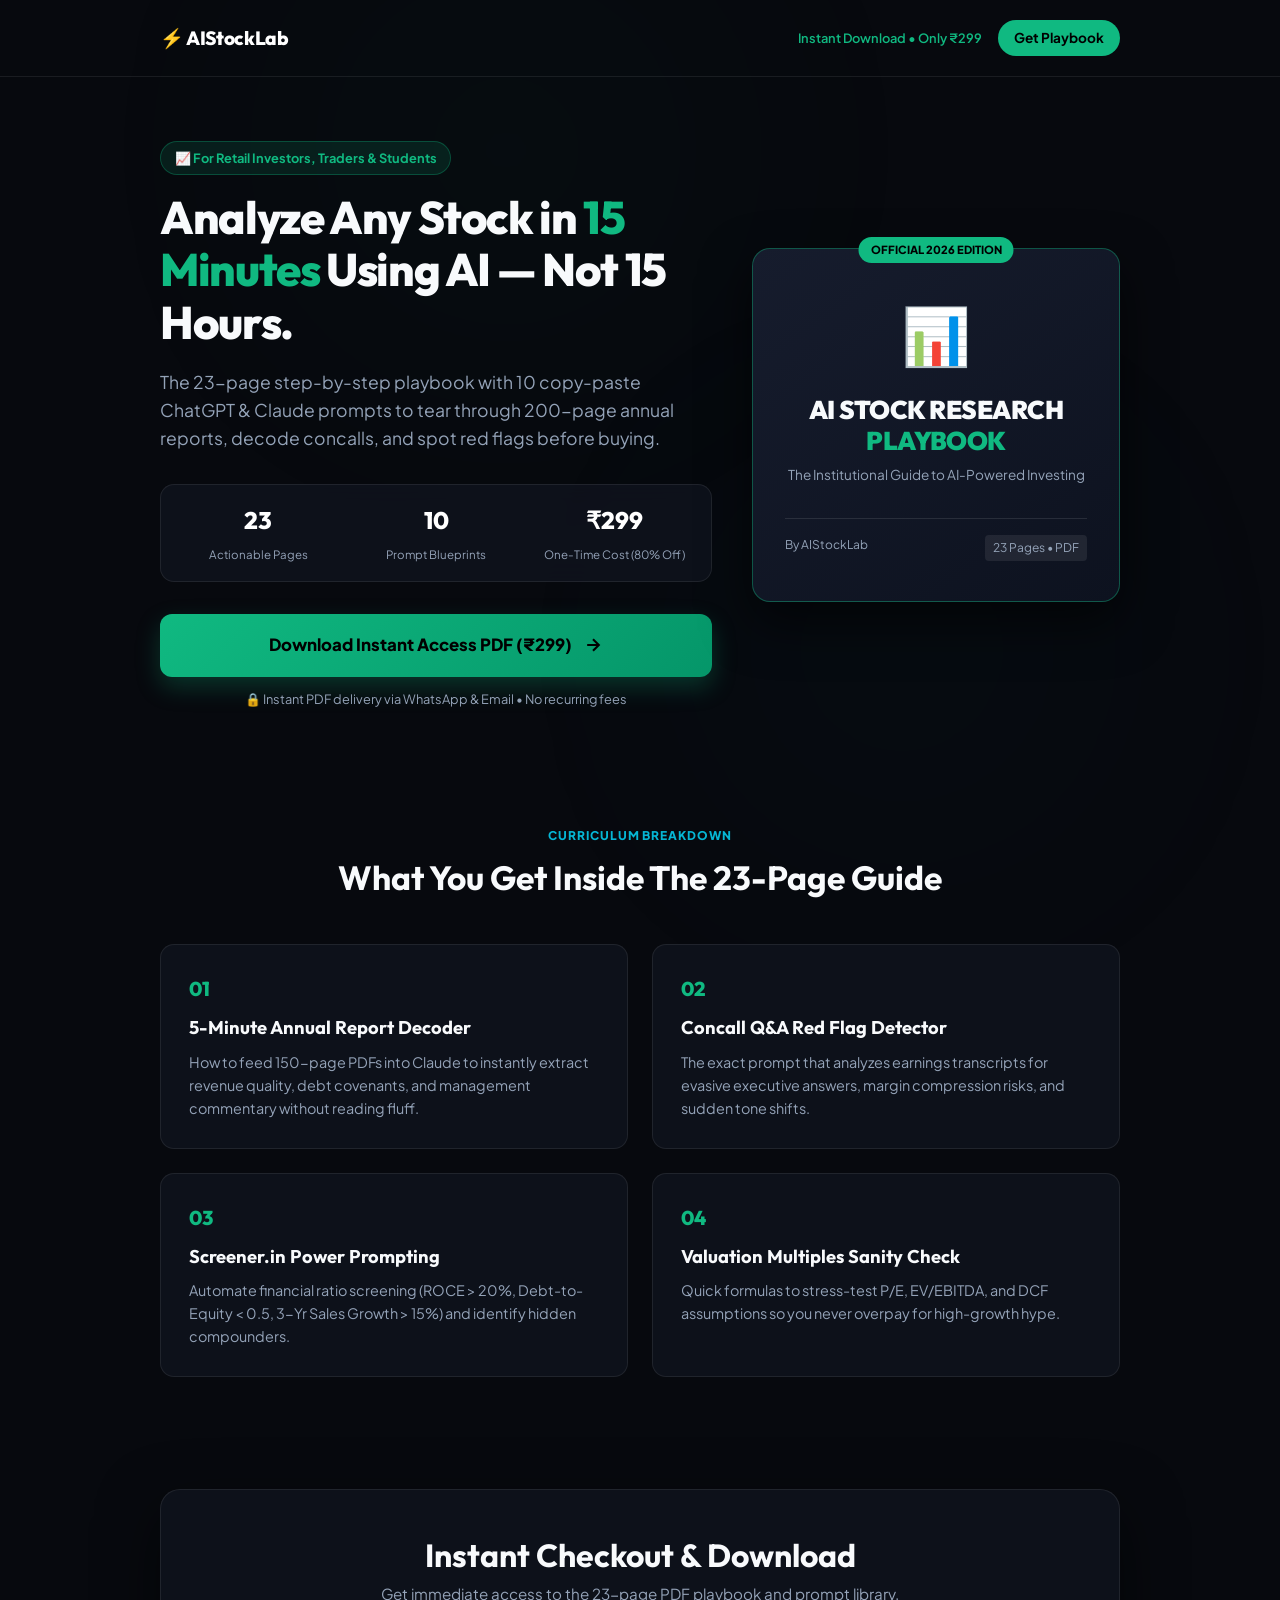
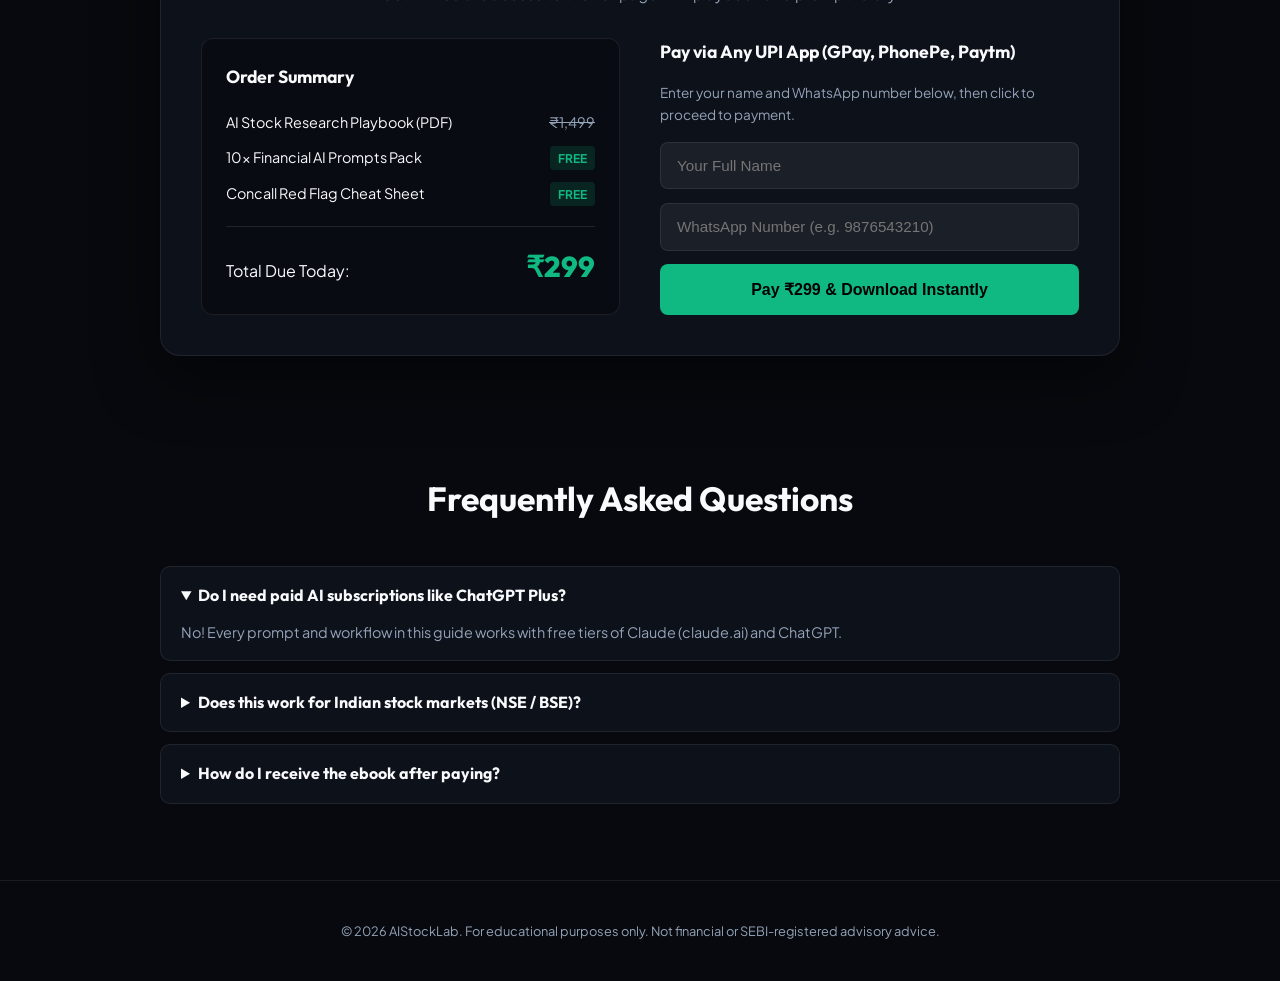
==== aistocklab/index.html @ 21dac24c "Publish FitPro and AIStockLab interactive demos" ====
<!DOCTYPE html>
<html lang="en">
<head>
  <meta charset="UTF-8">
  <meta name="viewport" content="width=device-width, initial-scale=1.0">
  <title>AI Stock Research Playbook | AIStockLab — Institutional Stock Analysis in 15 Minutes</title>
  <meta name="description" content="Master AI-driven stock research. 23-page playbook with copy-paste prompts, annual report summarizers, and valuation frameworks. Only ₹299.">
  <link rel="preconnect" href="https://fonts.googleapis.com">
  <link rel="preconnect" href="https://fonts.gstatic.com" crossorigin>
  <link href="https://fonts.googleapis.com/css2?family=Outfit:wght@400;500;600;700;800;900&family=Plus+Jakarta+Sans:wght@400;500;600;700&display=swap" rel="stylesheet">
  <link rel="stylesheet" href="style.css">
</head>
<body>
  <div class="ambient-glow glow-top"></div>
  <div class="ambient-glow glow-bottom"></div>

  <header class="navbar">
    <div class="container nav-content">
      <div class="logo">
        <span class="logo-badge">⚡ AIStockLab</span>
      </div>
      <div class="nav-cta">
        <span class="price-tag">Instant Download • Only ₹299</span>
        <a href="#checkout" class="btn-nav">Get Playbook</a>
      </div>
    </div>
  </header>

  <main>
    <!-- HERO -->
    <section class="hero">
      <div class="container hero-grid">
        <div class="hero-text">
          <div class="badge-pill">📈 For Retail Investors, Traders & Students</div>
          <h1 class="hero-title">
            Analyze Any Stock in <span class="highlight">15 Minutes</span> Using AI — Not 15 Hours.
          </h1>
          <p class="hero-sub">
            The 23-page step-by-step playbook with 10 copy-paste ChatGPT & Claude prompts to tear through 200-page annual reports, decode concalls, and spot red flags before buying.
          </p>

          <div class="hero-meta">
            <div class="meta-item">
              <span class="meta-val">23</span>
              <span class="meta-label">Actionable Pages</span>
            </div>
            <div class="meta-item">
              <span class="meta-val">10</span>
              <span class="meta-label">Prompt Blueprints</span>
            </div>
            <div class="meta-item">
              <span class="meta-val">₹299</span>
              <span class="meta-label">One-Time Cost (80% Off)</span>
            </div>
          </div>

          <div class="hero-actions">
            <a href="#checkout" class="btn-cta-main">
              <span>Download Instant Access PDF (₹299)</span>
              <svg width="20" height="20" viewBox="0 0 24 24" fill="none" stroke="currentColor" stroke-width="2.5"><path d="M5 12h14M12 5l7 7-7 7"/></svg>
            </a>
            <p class="security-note">🔒 Instant PDF delivery via WhatsApp & Email • No recurring fees</p>
          </div>
        </div>

        <div class="hero-mockup">
          <div class="ebook-card">
            <div class="ebook-badge">OFFICIAL 2026 EDITION</div>
            <div class="ebook-inner">
              <div class="cover-icon">📊</div>
              <h3 class="cover-title">AI STOCK RESEARCH<br><span class="accent">PLAYBOOK</span></h3>
              <p class="cover-sub">The Institutional Guide to AI-Powered Investing</p>
              <div class="cover-footer">
                <span>By AIStockLab</span>
                <span class="pages-badge">23 Pages • PDF</span>
              </div>
            </div>
          </div>
        </div>
      </div>
    </section>

    <!-- WHAT'S INSIDE -->
    <section class="modules-section">
      <div class="container">
        <div class="section-title-wrap">
          <span class="section-kicker">CURRICULUM BREAKDOWN</span>
          <h2>What You Get Inside The 23-Page Guide</h2>
        </div>

        <div class="modules-grid">
          <div class="mod-card">
            <div class="mod-num">01</div>
            <h3>5-Minute Annual Report Decoder</h3>
            <p>How to feed 150-page PDFs into Claude to instantly extract revenue quality, debt covenants, and management commentary without reading fluff.</p>
          </div>

          <div class="mod-card">
            <div class="mod-num">02</div>
            <h3>Concall Q&A Red Flag Detector</h3>
            <p>The exact prompt that analyzes earnings transcripts for evasive executive answers, margin compression risks, and sudden tone shifts.</p>
          </div>

          <div class="mod-card">
            <div class="mod-num">03</div>
            <h3>Screener.in Power Prompting</h3>
            <p>Automate financial ratio screening (ROCE > 20%, Debt-to-Equity < 0.5, 3-Yr Sales Growth > 15%) and identify hidden compounders.</p>
          </div>

          <div class="mod-card">
            <div class="mod-num">04</div>
            <h3>Valuation Multiples Sanity Check</h3>
            <p>Quick formulas to stress-test P/E, EV/EBITDA, and DCF assumptions so you never overpay for high-growth hype.</p>
          </div>
        </div>
      </div>
    </section>

    <!-- CHECKOUT / ORDER SECTION -->
    <section class="checkout-section" id="checkout">
      <div class="container">
        <div class="checkout-box">
          <div class="checkout-header">
            <h2>Instant Checkout & Download</h2>
            <p>Get immediate access to the 23-page PDF playbook and prompt library.</p>
          </div>

          <div class="checkout-split">
            <div class="order-summary">
              <h3>Order Summary</h3>
              <div class="summary-line">
                <span>AI Stock Research Playbook (PDF)</span>
                <span class="strikethrough">₹1,499</span>
              </div>
              <div class="summary-line">
                <span>10x Financial AI Prompts Pack</span>
                <span class="free-pill">FREE</span>
              </div>
              <div class="summary-line">
                <span>Concall Red Flag Cheat Sheet</span>
                <span class="free-pill">FREE</span>
              </div>
              <div class="summary-total">
                <span>Total Due Today:</span>
                <span class="total-amount">₹299</span>
              </div>
            </div>

            <div class="payment-action">
              <div class="upi-box">
                <span class="upi-title">Pay via Any UPI App (GPay, PhonePe, Paytm)</span>
                <p class="upi-instruction">Enter your name and WhatsApp number below, then click to proceed to payment.</p>
                <div class="checkout-form">
                  <input type="text" id="custName" placeholder="Your Full Name" required>
                  <input type="tel" id="custWa" placeholder="WhatsApp Number (e.g. 9876543210)" required>
                  <button id="payNowBtn" class="btn-pay">Pay ₹299 & Download Instantly</button>
                </div>
                <div id="paymentStatus" class="payment-status hidden"></div>
              </div>
            </div>
          </div>
        </div>
      </div>
    </section>

    <!-- FAQ -->
    <section class="faq">
      <div class="container">
        <div class="section-title-wrap">
          <h2>Frequently Asked Questions</h2>
        </div>
        <div class="faq-accordion">
          <details open>
            <summary>Do I need paid AI subscriptions like ChatGPT Plus?</summary>
            <p>No! Every prompt and workflow in this guide works with free tiers of Claude (claude.ai) and ChatGPT.</p>
          </details>
          <details>
            <summary>Does this work for Indian stock markets (NSE / BSE)?</summary>
            <p>Yes. The prompts are specifically optimized for Indian financial sources like Screener.in, BSE announcements, and Indian annual report filings.</p>
          </details>
          <details>
            <summary>How do I receive the ebook after paying?</summary>
            <p>You receive an instant download link directly on screen and a copy sent to your WhatsApp number within 60 seconds.</p>
          </details>
        </div>
      </div>
    </section>
  </main>

  <footer class="footer">
    <div class="container">
      <p>© 2026 AIStockLab. For educational purposes only. Not financial or SEBI-registered advisory advice.</p>
    </div>
  </footer>

  <script src="app.js"></script>
</body>
</html>
---- aistocklab/style.css ----
/* =========================================================
   AISTOCKLAB — ₹299 CHECKOUT PAGE STYLES
   Theme: High-Trust FinTech, Deep Slate/Onyx, Emerald Accents
========================================================= */

:root {
  --bg-dark: #07090e;
  --bg-card: rgba(16, 20, 31, 0.75);
  --bg-card-border: rgba(255, 255, 255, 0.08);
  --emerald: #10b981;
  --emerald-glow: rgba(16, 185, 129, 0.25);
  --cyan: #06b6d4;
  --text-main: #f8fafc;
  --text-dim: #94a3b8;
  --font-heading: 'Outfit', sans-serif;
  --font-body: 'Plus Jakarta Sans', sans-serif;
}

* {
  box-sizing: border-box;
  margin: 0;
  padding: 0;
}

body {
  background: var(--bg-dark);
  color: var(--text-main);
  font-family: var(--font-body);
  line-height: 1.6;
  position: relative;
  overflow-x: hidden;
}

.ambient-glow {
  position: fixed;
  width: 500px;
  height: 500px;
  border-radius: 50%;
  filter: blur(140px);
  pointer-events: none;
  z-index: 0;
  opacity: 0.35;
}

.glow-top {
  top: -100px;
  left: 20%;
  background: radial-gradient(circle, var(--emerald-glow), transparent 70%);
}

.glow-bottom {
  bottom: 0;
  right: 10%;
  background: radial-gradient(circle, rgba(6, 182, 212, 0.2), transparent 70%);
}

.container {
  width: 100%;
  max-width: 1000px;
  margin: 0 auto;
  padding: 0 1.25rem;
  position: relative;
  z-index: 1;
}

/* Nav */
.navbar {
  padding: 1.25rem 0;
  border-bottom: 1px solid var(--bg-card-border);
}

.nav-content {
  display: flex;
  justify-content: space-between;
  align-items: center;
}

.logo-badge {
  font-family: var(--font-heading);
  font-weight: 800;
  font-size: 1.2rem;
  color: #fff;
  letter-spacing: -0.02em;
}

.nav-cta {
  display: flex;
  align-items: center;
  gap: 1rem;
}

.price-tag {
  font-size: 0.8rem;
  color: var(--emerald);
  font-weight: 600;
}

.btn-nav {
  background: var(--emerald);
  color: #000;
  text-decoration: none;
  font-weight: 700;
  font-size: 0.85rem;
  padding: 0.45rem 1rem;
  border-radius: 999px;
  transition: all 0.2s;
}

.btn-nav:hover {
  background: #34d399;
}

/* Hero */
.hero {
  padding: 4rem 0 3rem;
}

.hero-grid {
  display: grid;
  grid-template-columns: 1.2fr 0.8fr;
  gap: 2.5rem;
  align-items: center;
}

.badge-pill {
  display: inline-block;
  background: rgba(16, 185, 129, 0.12);
  color: var(--emerald);
  border: 1px solid rgba(16, 185, 129, 0.3);
  padding: 0.35rem 0.85rem;
  border-radius: 999px;
  font-size: 0.8rem;
  font-weight: 700;
  margin-bottom: 1rem;
}

.hero-title {
  font-family: var(--font-heading);
  font-size: 2.85rem;
  line-height: 1.15;
  font-weight: 800;
  letter-spacing: -0.03em;
  margin-bottom: 1.25rem;
}

.highlight {
  color: var(--emerald);
}

.hero-sub {
  font-size: 1.1rem;
  color: var(--text-dim);
  margin-bottom: 2rem;
  line-height: 1.6;
}

.hero-meta {
  display: grid;
  grid-template-columns: repeat(3, 1fr);
  gap: 1rem;
  margin-bottom: 2rem;
  background: var(--bg-card);
  backdrop-filter: blur(12px);
  border: 1px solid var(--bg-card-border);
  border-radius: 14px;
  padding: 1rem;
  text-align: center;
}

.meta-val {
  font-family: var(--font-heading);
  font-size: 1.5rem;
  font-weight: 800;
  color: #fff;
  display: block;
}

.meta-label {
  font-size: 0.72rem;
  color: var(--text-dim);
}

.btn-cta-main {
  display: inline-flex;
  align-items: center;
  justify-content: center;
  gap: 0.65rem;
  background: linear-gradient(135deg, #10b981, #059669);
  color: #000;
  font-weight: 800;
  font-size: 1.05rem;
  padding: 1.1rem 2rem;
  border-radius: 12px;
  text-decoration: none;
  box-shadow: 0 10px 25px var(--emerald-glow);
  transition: all 0.25s;
  width: 100%;
}

.btn-cta-main:hover {
  transform: translateY(-2px);
  box-shadow: 0 15px 35px rgba(16, 185, 129, 0.4);
}

.security-note {
  font-size: 0.8rem;
  color: var(--text-dim);
  margin-top: 0.75rem;
  text-align: center;
}

/* Ebook Visual Card */
.ebook-card {
  background: linear-gradient(145deg, #161c2d, #0d121f);
  border: 1px solid rgba(16, 185, 129, 0.4);
  border-radius: 18px;
  padding: 2.5rem 2rem;
  box-shadow: 0 20px 50px rgba(0, 0, 0, 0.6);
  position: relative;
  text-align: center;
}

.ebook-badge {
  position: absolute;
  top: -12px;
  left: 50%;
  transform: translateX(-50%);
  background: var(--emerald);
  color: #000;
  font-size: 0.7rem;
  font-weight: 800;
  padding: 0.25rem 0.75rem;
  border-radius: 999px;
}

.cover-icon {
  font-size: 3.5rem;
  margin-bottom: 1rem;
}

.cover-title {
  font-family: var(--font-heading);
  font-size: 1.6rem;
  line-height: 1.2;
  font-weight: 900;
  letter-spacing: -0.02em;
  margin-bottom: 0.5rem;
}

.cover-title .accent {
  color: var(--emerald);
}

.cover-sub {
  font-size: 0.85rem;
  color: var(--text-dim);
  margin-bottom: 2rem;
}

.cover-footer {
  display: flex;
  justify-content: space-between;
  border-top: 1px solid rgba(255, 255, 255, 0.1);
  padding-top: 1rem;
  font-size: 0.75rem;
  color: var(--text-dim);
}

.pages-badge {
  background: rgba(255, 255, 255, 0.08);
  padding: 0.2rem 0.5rem;
  border-radius: 4px;
}

/* Modules */
.modules-section {
  padding: 4rem 0;
}

.section-title-wrap {
  text-align: center;
  margin-bottom: 2.5rem;
}

.section-kicker {
  font-size: 0.75rem;
  font-weight: 800;
  color: var(--cyan);
  letter-spacing: 0.08em;
}

.section-title-wrap h2 {
  font-family: var(--font-heading);
  font-size: 2.1rem;
  margin-top: 0.25rem;
}

.modules-grid {
  display: grid;
  grid-template-columns: repeat(2, 1fr);
  gap: 1.5rem;
}

.mod-card {
  background: var(--bg-card);
  border: 1px solid var(--bg-card-border);
  border-radius: 14px;
  padding: 1.75rem;
}

.mod-num {
  font-family: var(--font-heading);
  font-size: 1.25rem;
  font-weight: 800;
  color: var(--emerald);
  margin-bottom: 0.5rem;
}

.mod-card h3 {
  font-family: var(--font-heading);
  font-size: 1.15rem;
  margin-bottom: 0.5rem;
}

.mod-card p {
  font-size: 0.9rem;
  color: var(--text-dim);
}

/* Checkout Box */
.checkout-section {
  padding: 3rem 0;
}

.checkout-box {
  background: var(--bg-card);
  backdrop-filter: blur(16px);
  border: 1px solid var(--bg-card-border);
  border-radius: 20px;
  padding: 2.5rem;
  box-shadow: 0 20px 60px rgba(0, 0, 0, 0.5);
}

.checkout-header {
  text-align: center;
  margin-bottom: 2rem;
}

.checkout-header h2 {
  font-family: var(--font-heading);
  font-size: 2rem;
}

.checkout-header p {
  color: var(--text-dim);
  font-size: 0.95rem;
}

.checkout-split {
  display: grid;
  grid-template-columns: 1fr 1fr;
  gap: 2.5rem;
}

.order-summary {
  background: rgba(8, 11, 18, 0.8);
  border: 1px solid var(--bg-card-border);
  border-radius: 12px;
  padding: 1.5rem;
}

.order-summary h3 {
  font-family: var(--font-heading);
  margin-bottom: 1.25rem;
  font-size: 1.1rem;
}

.summary-line {
  display: flex;
  justify-content: space-between;
  margin-bottom: 0.75rem;
  font-size: 0.9rem;
}

.strikethrough {
  text-decoration: line-through;
  color: var(--text-dim);
}

.free-pill {
  background: rgba(16, 185, 129, 0.15);
  color: var(--emerald);
  padding: 0.15rem 0.5rem;
  border-radius: 4px;
  font-size: 0.75rem;
  font-weight: 700;
}

.summary-total {
  border-top: 1px solid rgba(255, 255, 255, 0.1);
  margin-top: 1.25rem;
  padding-top: 1rem;
  display: flex;
  justify-content: space-between;
  align-items: baseline;
}

.total-amount {
  font-family: var(--font-heading);
  font-size: 1.8rem;
  font-weight: 800;
  color: var(--emerald);
}

.upi-box {
  display: flex;
  flex-direction: column;
  gap: 1rem;
}

.upi-title {
  font-family: var(--font-heading);
  font-weight: 700;
  font-size: 1.1rem;
}

.upi-instruction {
  font-size: 0.85rem;
  color: var(--text-dim);
}

.checkout-form {
  display: flex;
  flex-direction: column;
  gap: 0.85rem;
}

.checkout-form input {
  background: rgba(255, 255, 255, 0.06);
  border: 1px solid var(--bg-card-border);
  color: #fff;
  padding: 0.9rem 1rem;
  border-radius: 8px;
  font-size: 0.95rem;
  outline: none;
}

.checkout-form input:focus {
  border-color: var(--emerald);
}

.btn-pay {
  background: var(--emerald);
  color: #000;
  border: none;
  font-weight: 800;
  padding: 1rem;
  border-radius: 8px;
  cursor: pointer;
  font-size: 1rem;
  transition: all 0.2s;
}

.btn-pay:hover {
  background: #34d399;
}

.payment-status {
  padding: 1rem;
  border-radius: 8px;
  font-size: 0.9rem;
}

.payment-status.active {
  background: rgba(16, 185, 129, 0.15);
  border: 1px solid var(--emerald);
  color: #fff;
}

.hidden {
  display: none;
}

/* FAQ */
.faq {
  padding: 4rem 0;
}

.faq-accordion details {
  background: var(--bg-card);
  border: 1px solid var(--bg-card-border);
  border-radius: 10px;
  padding: 1rem 1.25rem;
  margin-bottom: 0.75rem;
  cursor: pointer;
}

.faq-accordion summary {
  font-weight: 700;
  font-family: var(--font-heading);
}

.faq-accordion p {
  margin-top: 0.75rem;
  font-size: 0.9rem;
  color: var(--text-dim);
}

.footer {
  padding: 2.5rem 0;
  border-top: 1px solid var(--bg-card-border);
  text-align: center;
  font-size: 0.8rem;
  color: var(--text-dim);
}

@media (max-width: 768px) {
  .hero-grid,
  .modules-grid,
  .checkout-split {
    grid-template-columns: 1fr;
  }
  .hero-title {
    font-size: 2.2rem;
  }
}
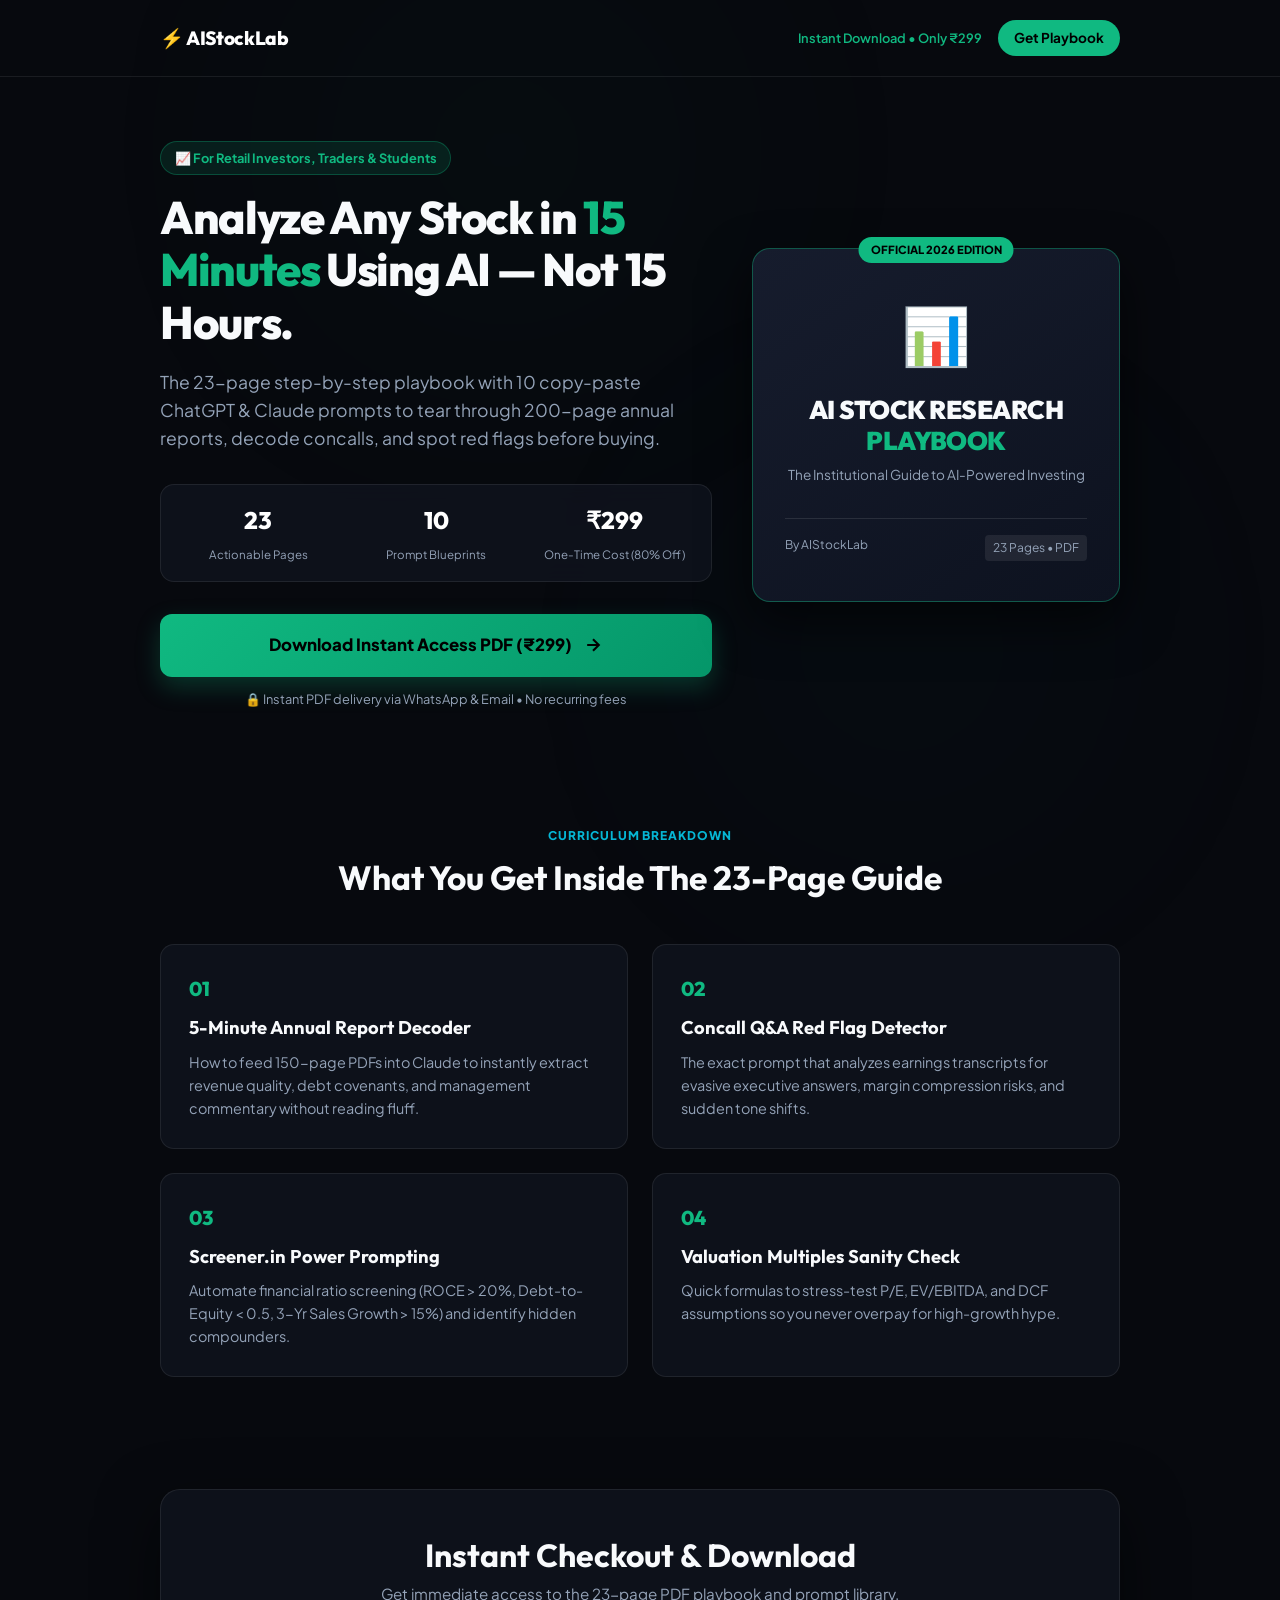
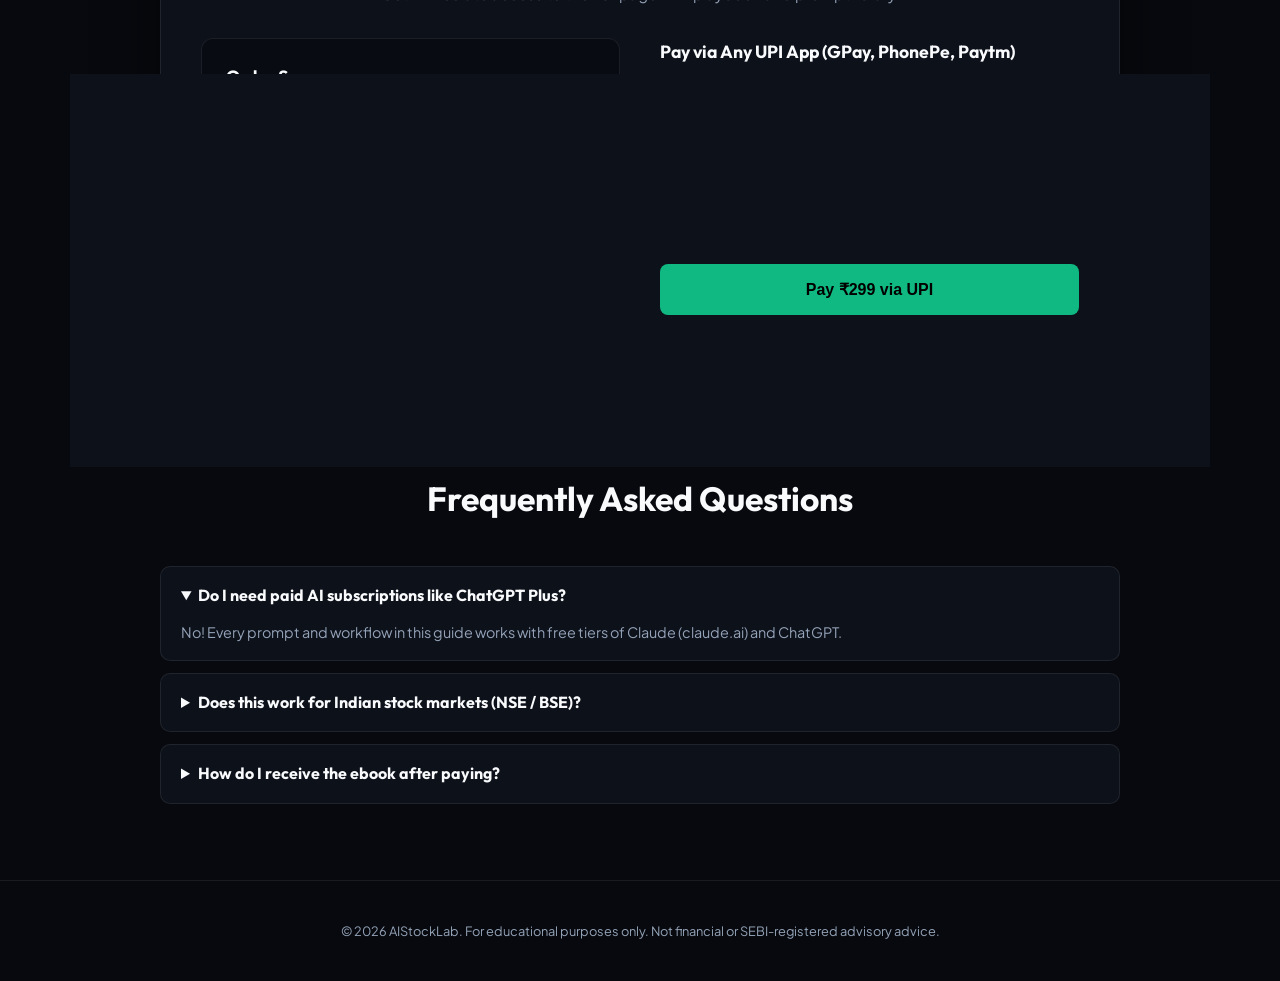
==== commit 74f46940: "Add UTR verification and anti-fraud flow to AIStockLab checkout" ====
--- a/aistocklab/index.html
+++ b/aistocklab/index.html
@@ -153,9 +153,20 @@
                 <div class="checkout-form">
                   <input type="text" id="custName" placeholder="Your Full Name" required>
                   <input type="tel" id="custWa" placeholder="WhatsApp Number (e.g. 9876543210)" required>
-                  <button id="payNowBtn" class="btn-pay">Pay ₹299 & Download Instantly</button>
+                  <button id="payNowBtn" class="btn-pay">Pay ₹299 via UPI</button>
                 </div>
-                <div id="paymentStatus" class="payment-status hidden"></div>
+                <div id="paymentInstructions" class="payment-status hidden">
+                  <div id="upiLinkBox"></div>
+                  <hr style="margin: 1rem 0; border: 0; border-top: 1px solid rgba(255,255,255,0.1);">
+                  <label style="font-size: 0.85rem; color: #94a3b8; display: block; margin-bottom: 0.35rem;">
+                    Enter 12-Digit UPI Ref / UTR Number from your bank app:
+                  </label>
+                  <div style="display: flex; gap: 0.5rem;">
+                    <input type="text" id="utrInput" placeholder="e.g. 428190184920" style="flex: 1; padding: 0.6rem; border-radius: 6px; background: rgba(0,0,0,0.4); border: 1px solid #10b981; color: #fff;">
+                    <button id="verifyUtrBtn" style="background: #10b981; color: #000; font-weight: 700; border: none; border-radius: 6px; padding: 0.6rem 1rem; cursor: pointer;">Verify & Access</button>
+                  </div>
+                  <div id="utrMessage" style="margin-top: 0.5rem; font-size: 0.8rem;"></div>
+                </div>
               </div>
             </div>
           </div>
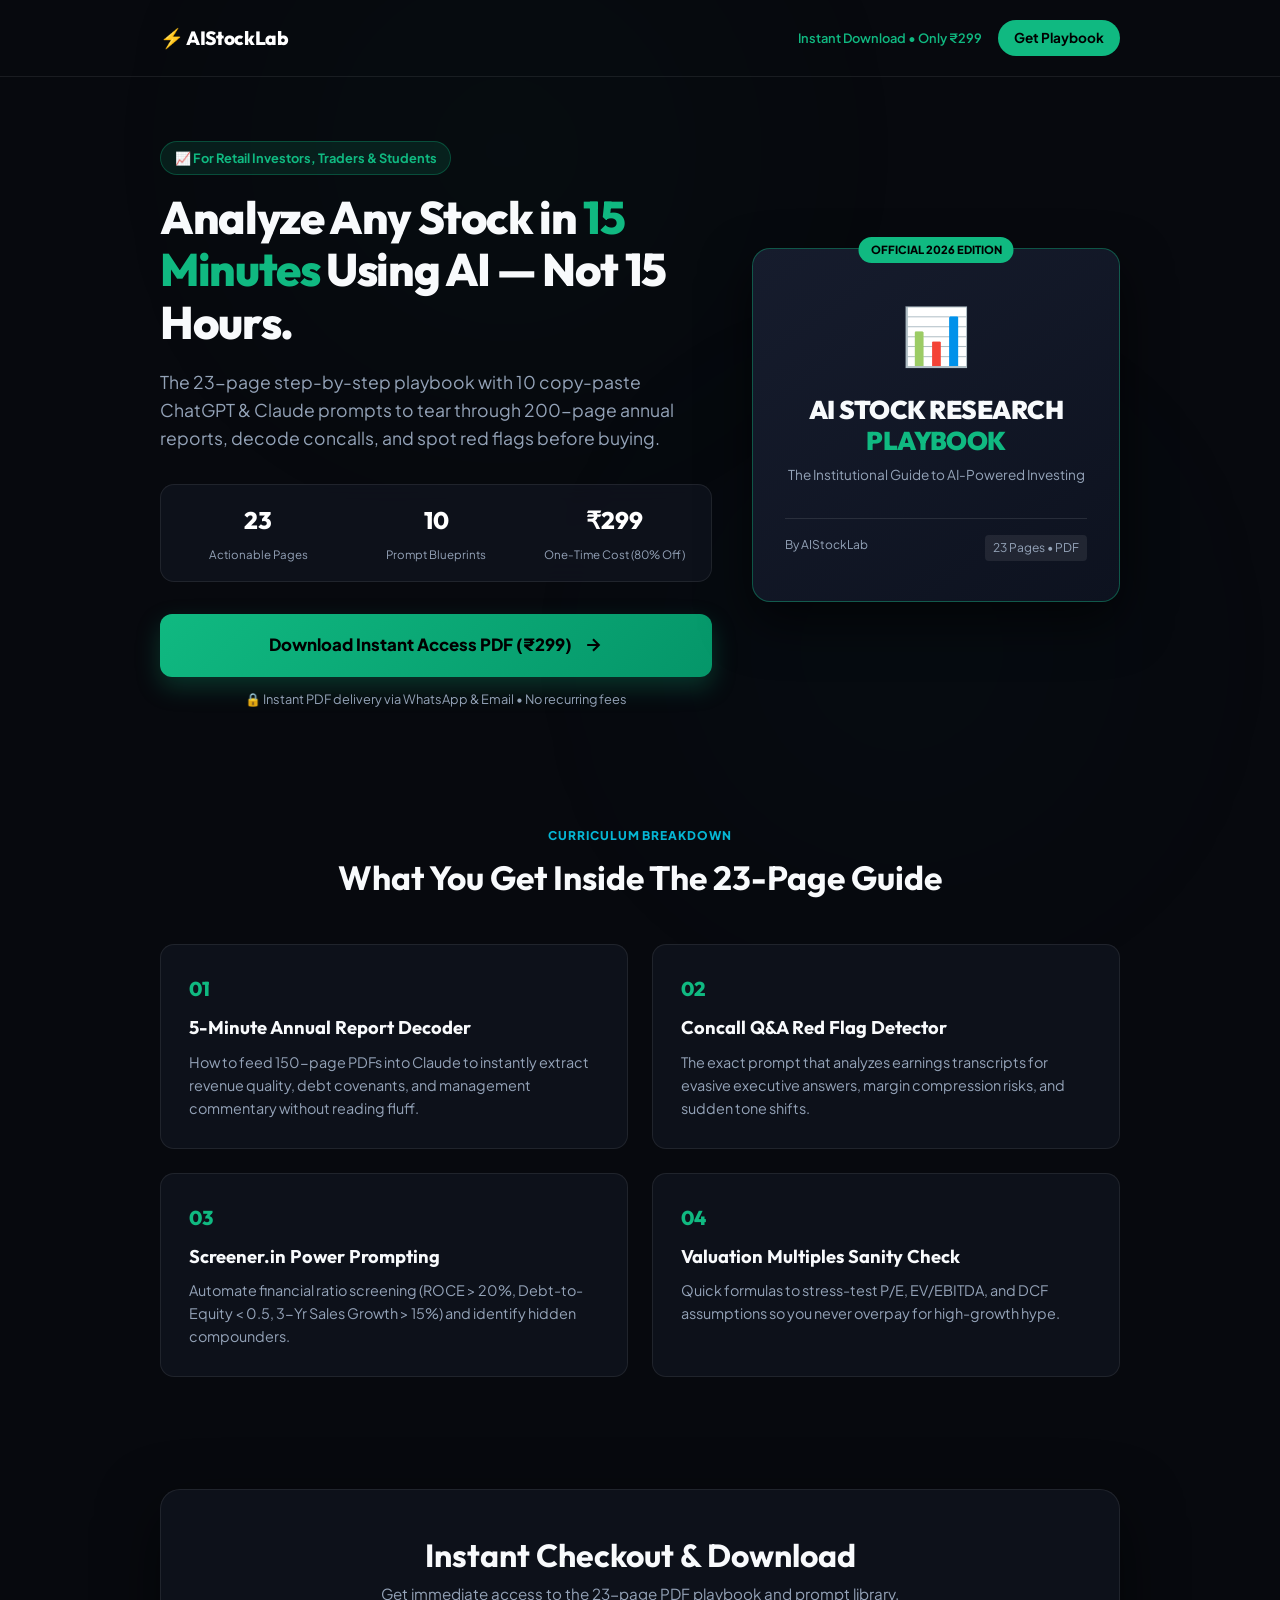
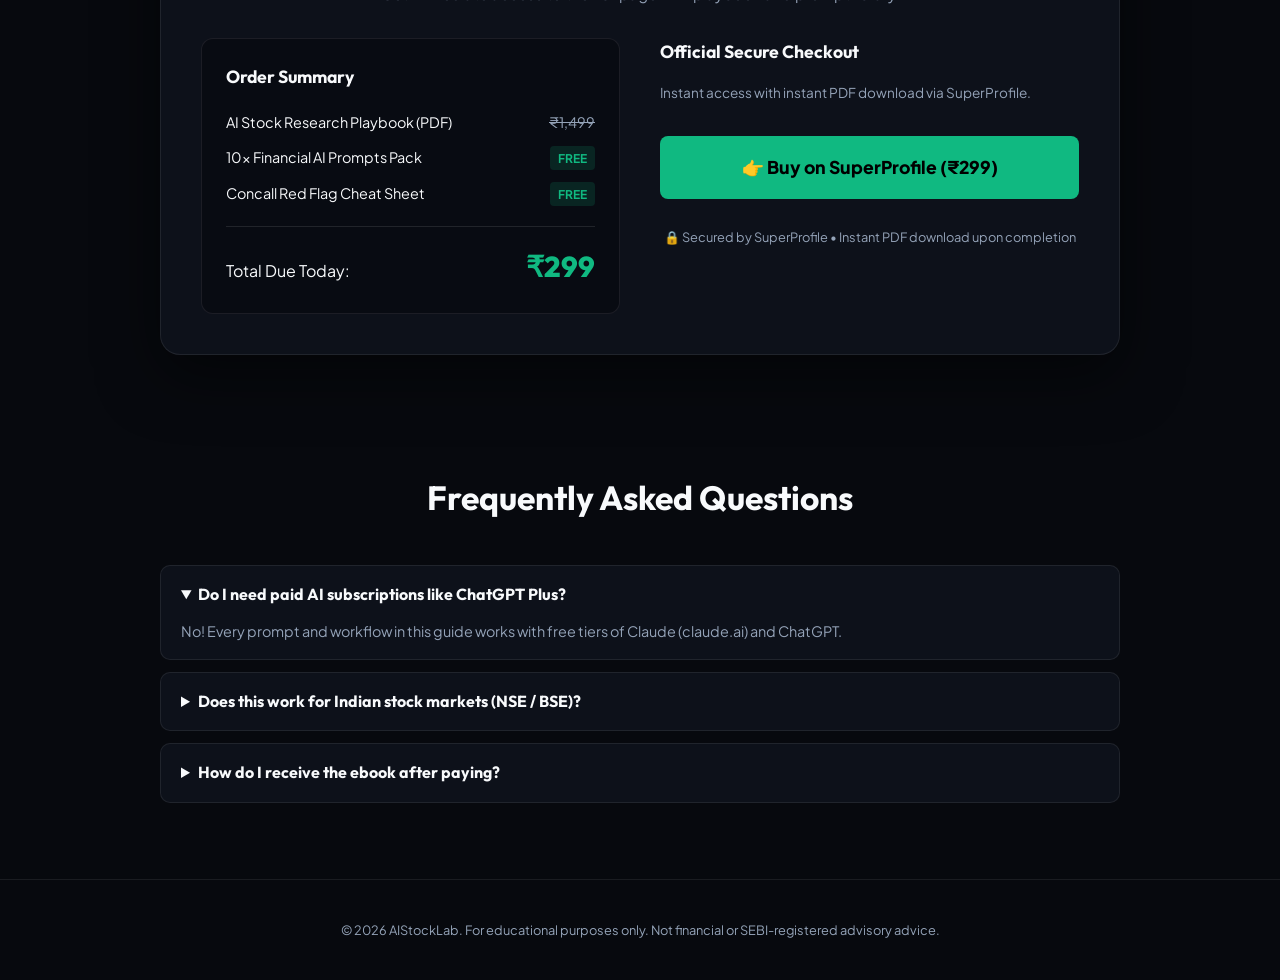
==== commit e1e11d4a: "Update AIStockLab checkout link to official SuperProfile checkout" ====
--- a/aistocklab/index.html
+++ b/aistocklab/index.html
@@ -148,25 +148,16 @@
 
             <div class="payment-action">
               <div class="upi-box">
-                <span class="upi-title">Pay via Any UPI App (GPay, PhonePe, Paytm)</span>
-                <p class="upi-instruction">Enter your name and WhatsApp number below, then click to proceed to payment.</p>
-                <div class="checkout-form">
-                  <input type="text" id="custName" placeholder="Your Full Name" required>
-                  <input type="tel" id="custWa" placeholder="WhatsApp Number (e.g. 9876543210)" required>
-                  <button id="payNowBtn" class="btn-pay">Pay ₹299 via UPI</button>
+                <span class="upi-title">Official Secure Checkout</span>
+                <p class="upi-instruction">Instant access with instant PDF download via SuperProfile.</p>
+                <div class="checkout-form" style="margin-top: 1rem;">
+                  <a href="https://superprofile.bio/vp/ai-to-research-stocks-smarter-" class="btn-pay" style="text-align: center; text-decoration: none; display: block; font-size: 1.1rem; padding: 1.1rem 1.5rem;">
+                    👉 Buy on SuperProfile (₹299)
+                  </a>
                 </div>
-                <div id="paymentInstructions" class="payment-status hidden">
-                  <div id="upiLinkBox"></div>
-                  <hr style="margin: 1rem 0; border: 0; border-top: 1px solid rgba(255,255,255,0.1);">
-                  <label style="font-size: 0.85rem; color: #94a3b8; display: block; margin-bottom: 0.35rem;">
-                    Enter 12-Digit UPI Ref / UTR Number from your bank app:
-                  </label>
-                  <div style="display: flex; gap: 0.5rem;">
-                    <input type="text" id="utrInput" placeholder="e.g. 428190184920" style="flex: 1; padding: 0.6rem; border-radius: 6px; background: rgba(0,0,0,0.4); border: 1px solid #10b981; color: #fff;">
-                    <button id="verifyUtrBtn" style="background: #10b981; color: #000; font-weight: 700; border: none; border-radius: 6px; padding: 0.6rem 1rem; cursor: pointer;">Verify & Access</button>
-                  </div>
-                  <div id="utrMessage" style="margin-top: 0.5rem; font-size: 0.8rem;"></div>
-                </div>
+                <p style="font-size: 0.8rem; color: #94a3b8; text-align: center; margin-top: 0.75rem;">
+                  🔒 Secured by SuperProfile • Instant PDF download upon completion
+                </p>
               </div>
             </div>
           </div>
